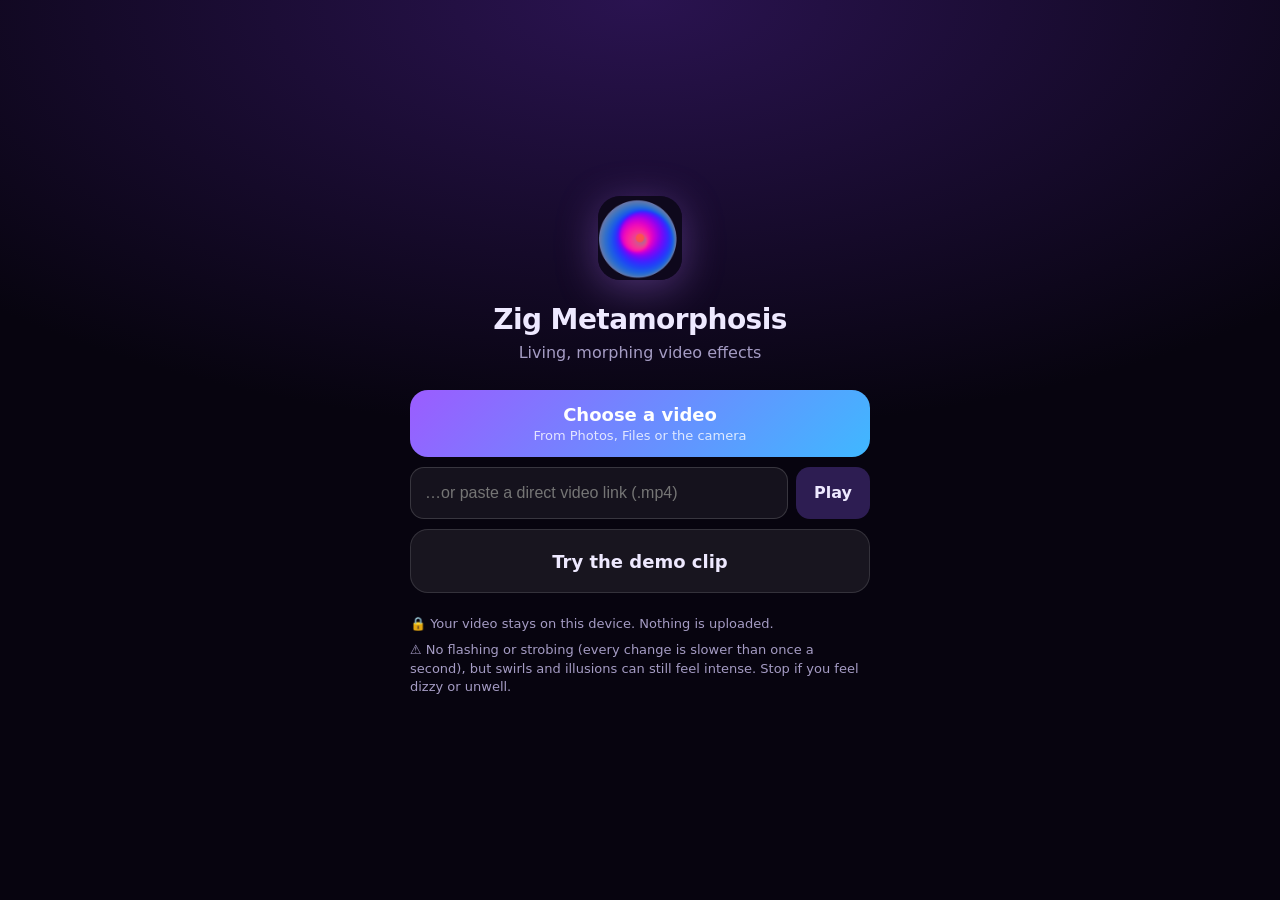
==== index.html @ 9bbd41e3 "Zig Metamorphosis mobile web player" ====
<!doctype html>
<html lang="en">
<head>
<meta charset="utf-8">
<meta name="viewport" content="width=device-width, initial-scale=1, viewport-fit=cover">
<title>Zig Metamorphosis</title>
<meta name="description" content="Living, morphing video effects. Your videos never leave your device.">
<meta name="theme-color" content="#07040f">
<meta name="color-scheme" content="dark">
<meta name="apple-mobile-web-app-capable" content="yes">
<meta name="mobile-web-app-capable" content="yes">
<meta name="apple-mobile-web-app-title" content="Zig Morph">
<meta name="apple-mobile-web-app-status-bar-style" content="black-translucent">
<meta name="format-detection" content="telephone=no">
<link rel="manifest" href="manifest.webmanifest">
<link rel="apple-touch-icon" href="icons/icon-180.png">
<link rel="icon" type="image/png" sizes="32x32" href="icons/favicon-32.png">
<link rel="stylesheet" href="app.css">
</head>
<body>

<!-- Start screen -->
<main id="home">
  <div class="home-inner">
    <img class="logo" src="icons/icon-192.png" alt="" width="84" height="84">
    <h1>Zig Metamorphosis</h1>
    <p class="tag">Living, morphing video effects</p>

    <label class="big-btn primary" for="file">
      <span>Choose a video</span>
      <small>From Photos, Files or the camera</small>
    </label>
    <input id="file" type="file" accept="video/*" hidden>

    <form id="urlForm" class="url-row" autocomplete="off">
      <input id="url" type="url" inputmode="url" placeholder="…or paste a direct video link (.mp4)" aria-label="Video link" spellcheck="false" autocapitalize="off">
      <button type="submit" class="small-btn">Play</button>
    </form>

    <button id="demoBtn" class="big-btn ghost" type="button"><span>Try the demo clip</span></button>

    <p id="homeMsg" class="msg" role="status" hidden></p>

    <ul class="notes">
      <li>🔒 Your video stays on this device. Nothing is uploaded.</li>
      <li id="installTip" hidden>📲 For true full screen and offline use: tap <b>Share</b> → <b>Add to Home Screen</b>.</li>
      <li>⚠️ No flashing or strobing (every change is slower than once a second), but swirls and illusions can still feel intense. Stop if you feel dizzy or unwell.</li>
    </ul>
  </div>
</main>

<!-- Player -->
<section id="stage" hidden>
  <video id="video" playsinline webkit-playsinline loop preload="auto" disablepictureinpicture x-webkit-airplay="deny"></video>
  <canvas id="canvas"></canvas>

  <button id="bigPlay" class="big-play" type="button" aria-label="Play" hidden>
    <svg viewBox="0 0 24 24" aria-hidden="true"><path d="M8 5v14l11-7z"/></svg>
    <span>Tap to play</span>
  </button>

  <div id="toast" class="toast" role="status" hidden></div>

  <div id="ui" class="ui">
    <div class="topbar">
      <button id="backBtn" class="icon-btn" type="button" aria-label="Choose another video">
        <svg viewBox="0 0 24 24"><path d="M15 5l-7 7 7 7" fill="none" stroke="currentColor" stroke-width="2.4" stroke-linecap="round" stroke-linejoin="round"/></svg>
      </button>
      <div id="title" class="title"></div>
      <button id="muteBtn" class="icon-btn" type="button" aria-label="Sound on/off"></button>
      <button id="fsBtn" class="icon-btn" type="button" aria-label="Full screen" hidden>
        <svg viewBox="0 0 24 24"><path d="M4 9V4h5M20 9V4h-5M4 15v5h5M20 15v5h-5" fill="none" stroke="currentColor" stroke-width="2.2" stroke-linecap="round"/></svg>
      </button>
    </div>

    <div class="panel">
      <div class="transport">
        <button id="playBtn" class="icon-btn" type="button" aria-label="Play/Pause"></button>
        <span id="tCur" class="time">0:00</span>
        <input id="seek" type="range" min="0" max="1000" value="0" aria-label="Position">
        <span id="tDur" class="time">0:00</span>
      </div>

      <div id="modes" class="chips" role="radiogroup" aria-label="Effect">
        <button type="button" data-mode="cycle">Metamorphosis Cycle</button>
        <button type="button" data-mode="liquid">Liquid Melt</button>
        <button type="button" data-mode="dissolve">Dissolve &amp; Reform</button>
        <button type="button" data-mode="refraction">Refraction</button>
        <button type="button" data-mode="chroma">Chroma Morph</button>
        <button type="button" data-mode="brain">Brain Morph</button>
      </div>

      <p id="brainHint" class="hint" hidden>Keep your eyes on the red dot. When the swirl fades, the video will seem to move the other way.</p>
      <p id="fallbackNote" class="hint warn" hidden></p>

      <div class="sliders">
        <label>Intensity <input id="intensity" type="range" min="0" max="100"></label>
        <label>Speed <input id="speed" type="range" min="0" max="100"></label>
        <label id="adaptRow" hidden>Stare time <span id="adaptVal"></span><input id="adapt" type="range" min="10" max="60"></label>
      </div>

      <div class="perf" role="radiogroup" aria-label="Performance">
        <span>Quality</span>
        <button type="button" data-perf="low">Battery saver</button>
        <button type="button" data-perf="medium">Balanced</button>
        <button type="button" data-perf="high">Sharp</button>
      </div>
    </div>
  </div>
</section>

<script src="app.js"></script>
</body>
</html>
---- app.css ----
:root {
  --bg: #07040f; --fg: #eee9ff; --dim: #a59cc4; --acc: #b77bff; --acc2: #49d7ff;
  --panel: rgba(16, 10, 30, 0.78);
  --sat: env(safe-area-inset-top, 0px); --sar: env(safe-area-inset-right, 0px);
  --sab: env(safe-area-inset-bottom, 0px); --sal: env(safe-area-inset-left, 0px);
  --vvw: 100vw; --vvh: 100vh;
}
* { box-sizing: border-box; -webkit-tap-highlight-color: transparent; }
html, body { margin: 0; height: 100%; background: var(--bg); color: var(--fg);
  font: 16px/1.4 -apple-system, BlinkMacSystemFont, "SF Pro Text", system-ui, sans-serif;
  -webkit-text-size-adjust: 100%; overscroll-behavior: none; }
body.playing { overflow: hidden; position: fixed; inset: 0; }
[hidden] { display: none !important; }
button { font: inherit; color: inherit; }

/* ---------- start screen ---------- */
#home { min-height: 100%; display: flex; align-items: center; justify-content: center;
  padding: calc(24px + var(--sat)) calc(20px + var(--sar)) calc(24px + var(--sab)) calc(20px + var(--sal));
  background: radial-gradient(120% 80% at 50% 0%, #2a1350 0%, var(--bg) 60%); }
.home-inner { width: 100%; max-width: 460px; text-align: center; }
.logo { border-radius: 22px; box-shadow: 0 8px 40px rgba(183, 123, 255, 0.35); }
h1 { margin: 14px 0 2px; font-size: 28px; letter-spacing: -0.02em; }
.tag { margin: 0 0 26px; color: var(--dim); }
.big-btn { display: flex; flex-direction: column; align-items: center; justify-content: center; width: 100%;
  min-height: 64px; margin: 10px 0; padding: 12px 18px; border-radius: 18px; border: 0; cursor: pointer;
  font-size: 18px; font-weight: 600; }
.big-btn small { font-size: 13px; font-weight: 400; opacity: 0.8; }
.big-btn.primary { background: linear-gradient(135deg, #9b5cff, #3fb8ff); color: #fff; }
.big-btn.ghost { background: rgba(255, 255, 255, 0.07); border: 1px solid rgba(255, 255, 255, 0.12); }
.big-btn:active, .small-btn:active, .icon-btn:active { transform: scale(0.97); }
.url-row { display: flex; gap: 8px; margin: 10px 0; }
.url-row input { flex: 1; min-width: 0; height: 52px; padding: 0 14px; border-radius: 14px;
  border: 1px solid rgba(255, 255, 255, 0.15); background: rgba(255, 255, 255, 0.06); color: var(--fg);
  font-size: 16px; /* 16px stops iOS zooming into the field */ }
.small-btn { height: 52px; padding: 0 18px; border-radius: 14px; border: 0; background: #2d1d52; font-weight: 600; }
.msg { margin: 12px 0; padding: 12px 14px; border-radius: 14px; background: rgba(255, 120, 120, 0.12);
  border: 1px solid rgba(255, 120, 120, 0.3); text-align: left; font-size: 14px; }
.notes { list-style: none; padding: 0; margin: 22px 0 0; text-align: left; color: var(--dim); font-size: 13px; }
.notes li { margin: 8px 0; }

/* ---------- player ---------- */
#stage { position: fixed; left: 0; top: 0; width: var(--vvw); height: var(--vvh); background: #000;
  overflow: hidden; touch-action: none; user-select: none; -webkit-user-select: none; -webkit-touch-callout: none; }
#video, #canvas { position: absolute; left: 0; top: 0; width: 0; height: 0; display: block; }
#video { object-fit: fill; background: #000; }
#canvas { pointer-events: none; }
#stage.hide-cursor { cursor: none; }

.big-play { position: absolute; left: 50%; top: 50%; transform: translate(-50%, -50%); z-index: 5;
  display: flex; flex-direction: column; align-items: center; gap: 10px; border: 0; background: none; cursor: pointer; }
.big-play svg { width: 92px; height: 92px; padding: 18px 14px 18px 22px; border-radius: 50%; fill: #fff;
  background: rgba(120, 70, 220, 0.55); box-shadow: 0 0 0 2px rgba(255, 255, 255, 0.35); }
.big-play span { font-weight: 600; text-shadow: 0 1px 6px #000; }

.toast { position: absolute; z-index: 6; left: 50%; transform: translateX(-50%);
  top: calc(64px + var(--sat)); width: min(92%, 520px); padding: 12px 16px; border-radius: 14px;
  background: rgba(30, 18, 50, 0.92); border: 1px solid rgba(255, 200, 120, 0.35); font-size: 14px; }

.ui { position: absolute; inset: 0; z-index: 4; display: flex; flex-direction: column; justify-content: space-between;
  pointer-events: none; opacity: 0; visibility: hidden; transition: opacity 0.25s ease, visibility 0s linear 0.25s; }
.ui.show { opacity: 1; visibility: visible; transition: opacity 0.2s ease; }
.ui.show > * { pointer-events: auto; }
.topbar { display: flex; align-items: center; gap: 8px;
  padding: calc(8px + var(--sat)) calc(10px + var(--sar)) 24px calc(10px + var(--sal));
  background: linear-gradient(rgba(0, 0, 0, 0.6), transparent); }
.title { flex: 1; min-width: 0; overflow: hidden; text-overflow: ellipsis; white-space: nowrap; font-weight: 600; }
.icon-btn { width: 46px; height: 46px; flex: none; border-radius: 50%; border: 0; display: grid; place-items: center;
  background: rgba(255, 255, 255, 0.12); cursor: pointer; }
.icon-btn svg { width: 24px; height: 24px; fill: currentColor; }
.icon-btn.attn { background: rgba(255, 190, 80, 0.3); }

.panel { margin: 0 auto calc(10px + var(--sab)); width: min(calc(100% - 20px - var(--sal) - var(--sar)), 760px);
  padding: 12px 14px; border-radius: 22px; background: var(--panel);
  -webkit-backdrop-filter: blur(14px); backdrop-filter: blur(14px); border: 1px solid rgba(255, 255, 255, 0.08); }
.transport { display: flex; align-items: center; gap: 10px; }
.time { font-variant-numeric: tabular-nums; font-size: 13px; color: var(--dim); min-width: 38px; text-align: center; }
.transport input { flex: 1; }
.chips { display: flex; gap: 8px; overflow-x: auto; padding: 12px 0 4px; scrollbar-width: none; -webkit-overflow-scrolling: touch; }
.chips::-webkit-scrollbar { display: none; }
.chips button, .perf button { flex: none; height: 40px; padding: 0 14px; border-radius: 20px; cursor: pointer;
  border: 1px solid rgba(255, 255, 255, 0.14); background: rgba(255, 255, 255, 0.06); font-size: 14px; white-space: nowrap; }
.chips button[aria-checked="true"], .perf button[aria-checked="true"] {
  background: linear-gradient(135deg, #9b5cff, #3fb8ff); border-color: transparent; color: #fff; font-weight: 600; }
.hint { margin: 6px 2px; font-size: 13px; color: var(--dim); }
.hint.warn { color: #ffd39a; }
.sliders { display: grid; grid-template-columns: repeat(auto-fit, minmax(180px, 1fr)); gap: 4px 16px; margin-top: 6px; }
.sliders label { display: flex; align-items: center; gap: 10px; font-size: 14px; color: var(--dim); min-height: 44px; }
.sliders input { flex: 1; }
.perf { display: flex; align-items: center; gap: 8px; margin-top: 4px; overflow-x: auto; }
.perf span { font-size: 14px; color: var(--dim); margin-right: 2px; }

input[type=range] { -webkit-appearance: none; appearance: none; height: 32px; background: transparent; margin: 0; }
input[type=range]::-webkit-slider-runnable-track { height: 6px; border-radius: 3px; background: rgba(255, 255, 255, 0.2); }
input[type=range]::-webkit-slider-thumb { -webkit-appearance: none; width: 26px; height: 26px; margin-top: -10px;
  border-radius: 50%; background: #fff; box-shadow: 0 1px 6px rgba(0, 0, 0, 0.5); }
input[type=range]::-moz-range-track { height: 6px; border-radius: 3px; background: rgba(255, 255, 255, 0.2); }
input[type=range]::-moz-range-thumb { width: 24px; height: 24px; border-radius: 50%; background: #fff; border: 0; }

@media (orientation: landscape) and (max-height: 500px) {
  /* phone landscape: compact panel so more of the video stays visible */
  .panel { padding: 8px 12px; border-radius: 18px; }
  .chips { padding-top: 6px; }
  .sliders label { min-height: 36px; }
  .topbar { padding-bottom: 12px; }
}
@media (prefers-reduced-motion: reduce) { .ui, .ui.show { transition: none; } }
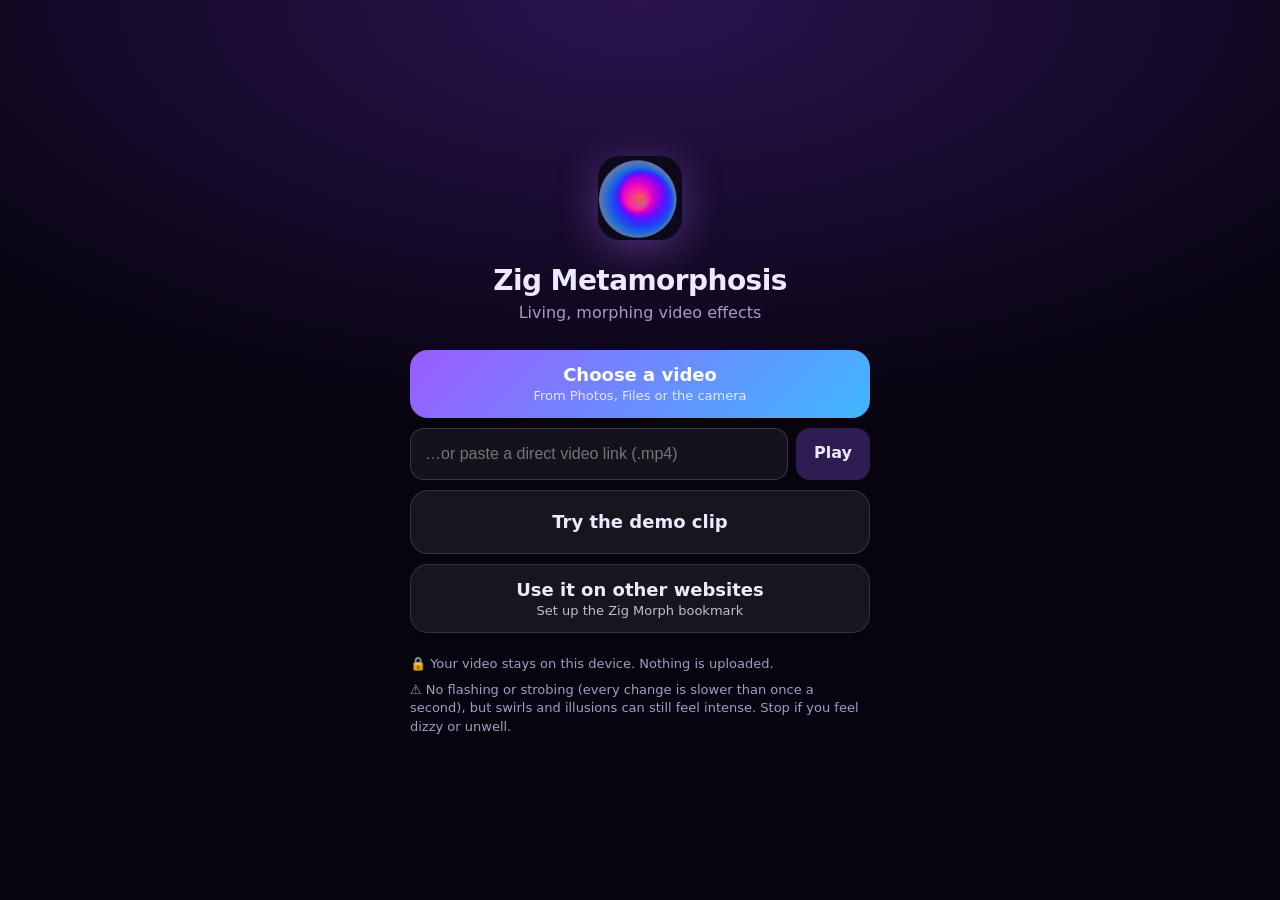
==== commit 72d092a9: "Add Zig Morph Safari bookmark (bookmarklet) + setup page; link from main page" ====
--- a/index.html
+++ b/index.html
@@ -38,6 +38,7 @@
     </form>
 
     <button id="demoBtn" class="big-btn ghost" type="button"><span>Try the demo clip</span></button>
+    <a id="bmLink" class="big-btn ghost" href="bookmarklet/"><span>Use it on other websites</span><small>Set up the Zig Morph bookmark</small></a>
 
     <p id="homeMsg" class="msg" role="status" hidden></p>
 
--- a/app.css
+++ b/app.css
@@ -24,6 +24,7 @@
 .big-btn { display: flex; flex-direction: column; align-items: center; justify-content: center; width: 100%;
   min-height: 64px; margin: 10px 0; padding: 12px 18px; border-radius: 18px; border: 0; cursor: pointer;
   font-size: 18px; font-weight: 600; }
+a.big-btn { color: inherit; text-decoration: none; box-sizing: border-box; }
 .big-btn small { font-size: 13px; font-weight: 400; opacity: 0.8; }
 .big-btn.primary { background: linear-gradient(135deg, #9b5cff, #3fb8ff); color: #fff; }
 .big-btn.ghost { background: rgba(255, 255, 255, 0.07); border: 1px solid rgba(255, 255, 255, 0.12); }
